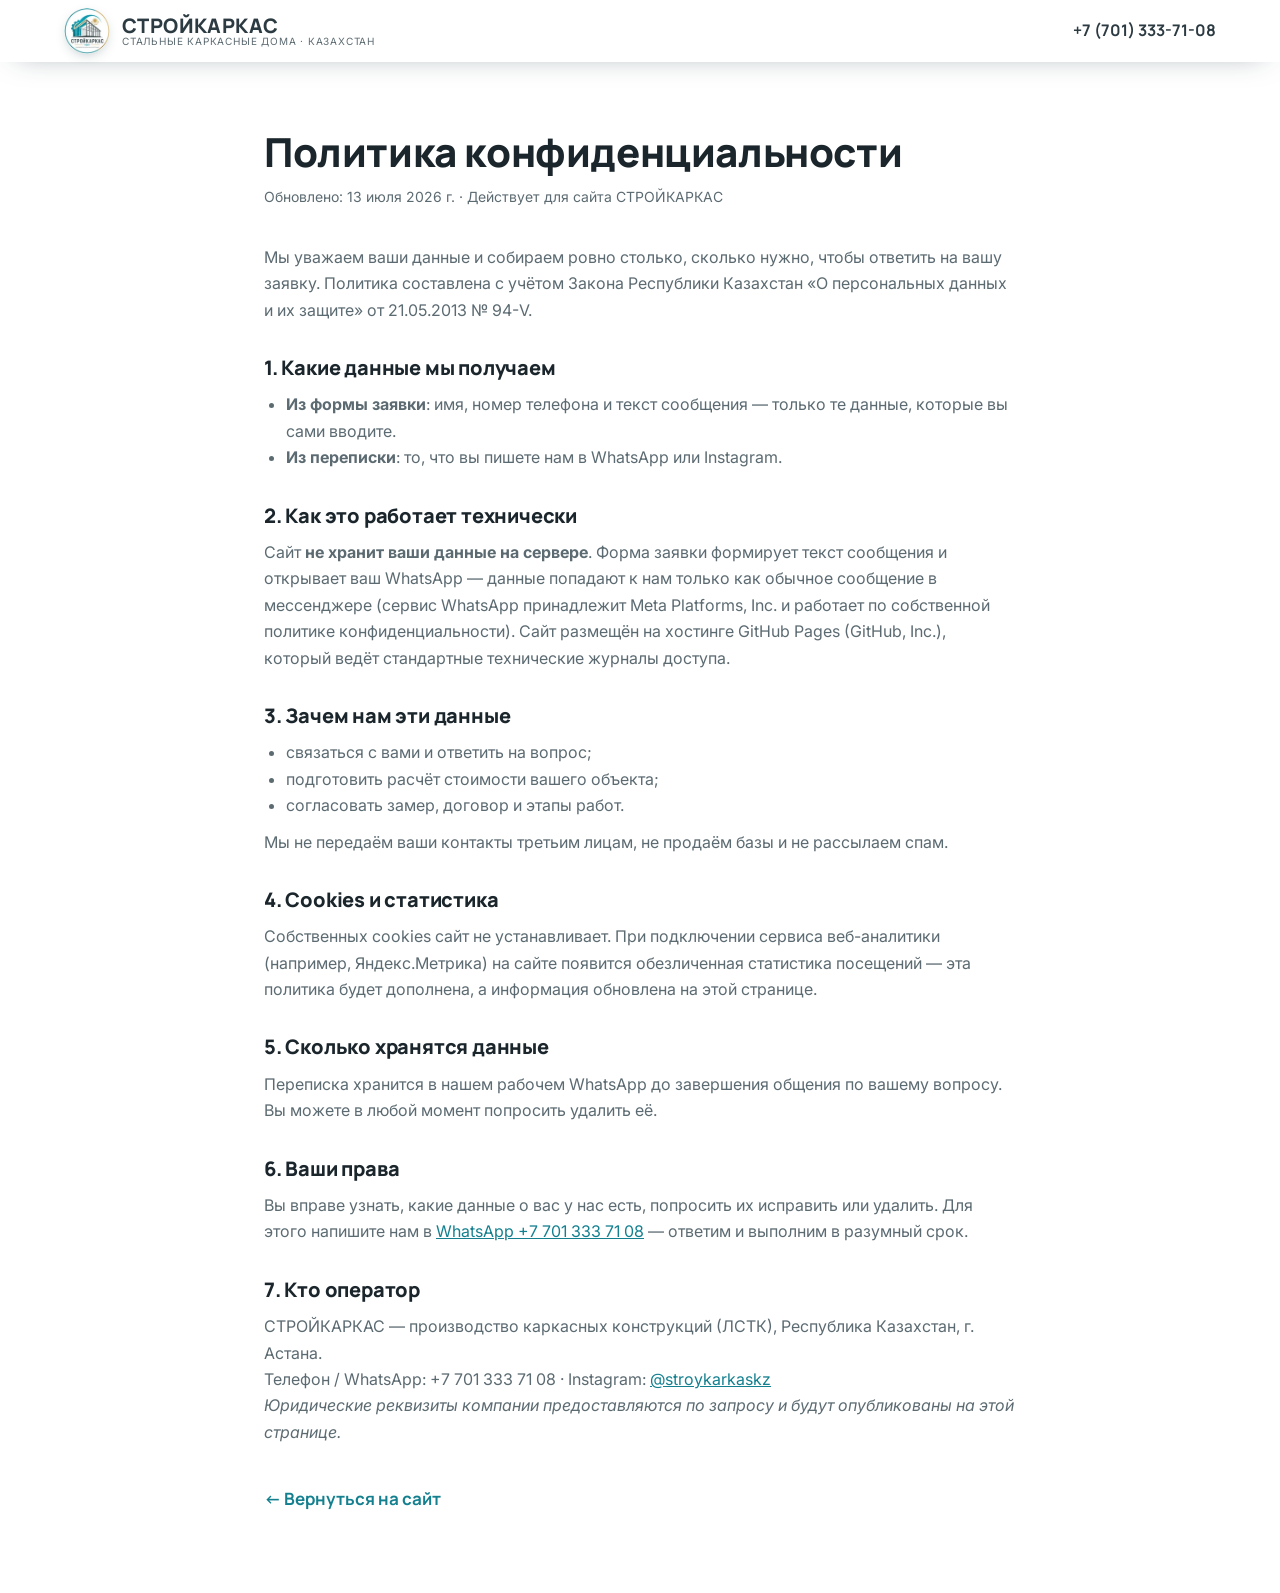
==== policy.html @ 0a90084e "Акцент на срок: чип «Каркас — от 5 до 30 дней» в хиро + золотая плашка «5–30 дней — сборка каркаса» " ====
<!DOCTYPE html>
<html lang="ru">
<head>
  <meta charset="UTF-8" />
  <meta name="viewport" content="width=device-width, initial-scale=1.0" />
  <title>Политика конфиденциальности | СТРОЙКАРКАС</title>
  <meta name="robots" content="noindex, follow" />
  <link rel="icon" href="data:image/svg+xml,%3Csvg xmlns='http://www.w3.org/2000/svg' viewBox='0 0 32 32'%3E%3Crect width='32' height='32' rx='7' fill='%231B9CAD'/%3E%3Cpath d='M6 22 L16 8 L26 22 Z' fill='none' stroke='%23fff' stroke-width='2.2' stroke-linejoin='round'/%3E%3Cpath d='M6 22 H26' stroke='%23C6A24C' stroke-width='2.2' stroke-linecap='round'/%3E%3C/svg%3E" />
  <link rel="preconnect" href="https://fonts.googleapis.com" />
  <link rel="preconnect" href="https://fonts.gstatic.com" crossorigin />
  <link href="https://fonts.googleapis.com/css2?family=Manrope:wght@600;700;800&family=Inter:wght@400;500;600&display=swap" rel="stylesheet" />
  <link rel="stylesheet" href="css/styles.css?v=28" />
  <style>
    .policy { max-width: 800px; margin: 0 auto; padding: 130px 24px 80px; }
    .policy h1 { font-size: clamp(28px, 4vw, 40px); margin-bottom: 10px; }
    .policy .upd { color: var(--muted); font-size: 14px; margin-bottom: 36px; }
    .policy h2 { font-size: 20px; margin: 34px 0 12px; }
    .policy p, .policy li { color: var(--muted); font-size: 16px; line-height: 1.65; }
    .policy ul { list-style: disc; padding-left: 22px; margin: 10px 0; }
    .policy a { color: var(--teal-dark); text-decoration: underline; }
    .policy .back { display: inline-block; margin-top: 40px; text-decoration: none; font-family: var(--font-head); font-weight: 700; color: var(--teal-dark); }
  </style>
</head>
<body>
  <header class="header header--scrolled">
    <div class="container header__inner">
      <a href="index.html" class="logo" aria-label="СТРОЙКАРКАС — на главную">
        <img class="logo__img" src="assets/img/logo.webp" alt="Логотип СТРОЙКАРКАС" width="52" height="52" />
        <span class="logo__text">
          <span class="logo__name">СТРОЙКАРКАС</span>
          <span class="logo__tag">стальные каркасные дома · Казахстан</span>
        </span>
      </a>
      <div class="header__actions">
        <a href="tel:+77013337108" class="header__phone">+7 (701) 333-71-08</a>
      </div>
    </div>
  </header>

  <main class="policy">
    <h1>Политика конфиденциальности</h1>
    <p class="upd">Обновлено: 13 июля 2026 г. · Действует для сайта СТРОЙКАРКАС</p>

    <p>Мы уважаем ваши данные и собираем ровно столько, сколько нужно, чтобы ответить на вашу заявку. Политика составлена с учётом Закона Республики Казахстан «О персональных данных и их защите» от 21.05.2013 № 94-V.</p>

    <h2>1. Какие данные мы получаем</h2>
    <ul>
      <li><b>Из формы заявки</b>: имя, номер телефона и текст сообщения — только те данные, которые вы сами вводите.</li>
      <li><b>Из переписки</b>: то, что вы пишете нам в WhatsApp или Instagram.</li>
    </ul>

    <h2>2. Как это работает технически</h2>
    <p>Сайт <b>не хранит ваши данные на сервере</b>. Форма заявки формирует текст сообщения и открывает ваш WhatsApp — данные попадают к нам только как обычное сообщение в мессенджере (сервис WhatsApp принадлежит Meta Platforms, Inc. и работает по собственной политике конфиденциальности). Сайт размещён на хостинге GitHub Pages (GitHub, Inc.), который ведёт стандартные технические журналы доступа.</p>

    <h2>3. Зачем нам эти данные</h2>
    <ul>
      <li>связаться с вами и ответить на вопрос;</li>
      <li>подготовить расчёт стоимости вашего объекта;</li>
      <li>согласовать замер, договор и этапы работ.</li>
    </ul>
    <p>Мы не передаём ваши контакты третьим лицам, не продаём базы и не рассылаем спам.</p>

    <h2>4. Cookies и статистика</h2>
    <p>Собственных cookies сайт не устанавливает. При подключении сервиса веб-аналитики (например, Яндекс.Метрика) на сайте появится обезличенная статистика посещений — эта политика будет дополнена, а информация обновлена на этой странице.</p>

    <h2>5. Сколько хранятся данные</h2>
    <p>Переписка хранится в нашем рабочем WhatsApp до завершения общения по вашему вопросу. Вы можете в любой момент попросить удалить её.</p>

    <h2>6. Ваши права</h2>
    <p>Вы вправе узнать, какие данные о вас у нас есть, попросить их исправить или удалить. Для этого напишите нам в <a href="https://wa.me/77013337108" target="_blank" rel="noopener">WhatsApp +7 701 333 71 08</a> — ответим и выполним в разумный срок.</p>

    <h2>7. Кто оператор</h2>
    <p>СТРОЙКАРКАС — производство каркасных конструкций (ЛСТК), Республика Казахстан, г. Астана.<br />
    Телефон / WhatsApp: +7 701 333 71 08 · Instagram: <a href="https://instagram.com/stroykarkaskz" target="_blank" rel="noopener">@stroykarkaskz</a><br />
    <i>Юридические реквизиты компании предоставляются по запросу и будут опубликованы на этой странице.</i></p>

    <a class="back" href="index.html">← Вернуться на сайт</a>
  </main>
</body>
</html>
---- css/styles.css ----
/* ============================================================
   СТРОЙКАРКАС — premium landing
   Palette: teal #1B9CAD · gold #C6A24C · graphite #2C3A42
   ============================================================ */

:root {
  --teal:        #1B9CAD;
  --teal-dark:   #14808F;
  --teal-soft:   #E7F4F6;
  --gold:        #C6A24C;
  --gold-dark:   #A9843A;
  --graphite:    #2C3A42;
  --graphite-2:  #223037;
  --ink:         #1B262C;
  --muted:       #5C6B72;
  --line:        #E4E9EB;
  --bg:          #FFFFFF;
  --bg-soft:     #F5F8F9;
  --white:       #FFFFFF;
  --wa:          #25D366;

  --radius:      18px;
  --radius-sm:   12px;
  --shadow:      0 18px 50px -20px rgba(24, 52, 61, .28);
  --shadow-lg:   0 40px 90px -30px rgba(24, 52, 61, .40);
  --container:   1200px;
  --ease:        cubic-bezier(.22, 1, .36, 1);

  --font-head: 'Manrope', system-ui, -apple-system, 'Segoe UI', sans-serif;
  --font-body: 'Inter', system-ui, -apple-system, 'Segoe UI', sans-serif;
}


* { box-sizing: border-box; margin: 0; padding: 0; }


html { scroll-behavior: smooth; -webkit-text-size-adjust: 100%; }


body {
  font-family: var(--font-body);
  color: var(--ink);
  background: var(--bg);
  line-height: 1.6;
  overflow-x: clip;
  font-size: 17px;
}


h1, h2, h3, h4 { font-family: var(--font-head); line-height: 1.12; color: var(--ink); font-weight: 800; letter-spacing: -.01em; }

a { color: inherit; text-decoration: none; }

img, svg { display: block; max-width: 100%; }

button { font-family: inherit; cursor: pointer; border: none; background: none; }

ul { list-style: none; }


.container { width: 100%; max-width: var(--container); margin-inline: auto; padding-inline: 24px; }


/* ---------- Reveal animation base ---------- */
[data-reveal] { opacity: 0; transform: translateY(28px); transition: opacity .7s ease, transform .7s cubic-bezier(.22,1,.36,1); }

.is-inview [data-reveal],
[data-reveal].is-inview { opacity: 1; transform: none; }
@media (prefers-reduced-motion: reduce) {
  * { animation: none !important; transition: none !important; scroll-behavior: auto !important; }

  [data-reveal] { opacity: 1 !important; transform: none !important; }
}


/* ---------- Scroll progress ---------- */
.scroll-progress {
  position: fixed; inset: 0 0 auto 0; height: 3px; width: 0%;
  background: linear-gradient(90deg, var(--teal), var(--gold));
  z-index: 200; transition: width .1s linear;
}


/* ---------- Buttons ---------- */
.btn {
  display: inline-flex; align-items: center; justify-content: center; gap: 10px;
  font-family: var(--font-head); font-weight: 700; font-size: 16px;
  padding: 14px 26px; border-radius: 999px; cursor: pointer;
  transition: transform .25s var(--ease), box-shadow .25s var(--ease), background .25s, color .25s;
  white-space: nowrap; line-height: 1;
}

.btn--sm { padding: 11px 20px; font-size: 15px; }

.btn--lg { padding: 17px 34px; font-size: 17px; }

.btn--block { width: 100%; }

.btn--primary { background: var(--teal-dark); color: #fff; box-shadow: 0 12px 28px -10px rgba(27,156,173,.7); }

.btn--primary:hover { background: #0F6A76; transform: translateY(-3px); box-shadow: 0 20px 38px -12px rgba(27,156,173,.75); }

.btn--gold { background: var(--gold); color: var(--graphite); box-shadow: 0 12px 28px -10px rgba(198,162,76,.65); }

.btn--gold:hover { background: var(--gold-dark); color: #fff; transform: translateY(-3px); }

.btn--wa { background: var(--wa); color: #fff; }

.btn--wa:hover { background: #1fb757; transform: translateY(-3px); }

.ic-wa { width: 20px; height: 20px; fill: currentColor; }


/* ---------- Header ---------- */
.header {
  position: fixed; top: 0; left: 0; right: 0; z-index: 100;
  transition: background .3s, box-shadow .3s, padding .3s;
  padding: 14px 0;
}

.header--scrolled {
  background: rgba(255,255,255,.88);
  backdrop-filter: saturate(180%) blur(14px);
  box-shadow: 0 8px 30px -18px rgba(24,52,61,.5);
  padding: 8px 0;
}

.header__inner { display: flex; align-items: center; justify-content: space-between; gap: 24px; }


.logo { display: inline-flex; align-items: center; gap: 12px; }

.logo__img { flex: none; width: 52px; height: 52px; border-radius: 50%; object-fit: cover; background: #fff; box-shadow: 0 4px 14px -6px rgba(24,52,61,.4); }

.logo--footer .logo__img { width: 48px; height: 48px; }

.header--scrolled .logo__img { width: 46px; height: 46px; transition: width .3s, height .3s; }

.logo__text { display: flex; flex-direction: column; line-height: 1.05; }

.logo__name { font-family: var(--font-head); font-weight: 800; font-size: 20px; letter-spacing: .02em; color: var(--graphite); }

.logo__tag { font-size: 10px; letter-spacing: .08em; text-transform: uppercase; color: var(--muted); }

.header--scrolled .logo__name { color: var(--graphite); }


.nav { display: flex; gap: 4px; }

.nav__link {
  font-family: var(--font-head); font-weight: 600; font-size: 15px; color: var(--graphite);
  padding: 9px 14px; border-radius: 999px; position: relative; transition: color .2s, background .2s;
  white-space: nowrap;
}

.nav__link:hover { color: var(--teal); background: var(--teal-soft); }


.header__actions { display: flex; align-items: center; gap: 14px; }

.header__phone { font-family: var(--font-head); font-weight: 700; color: var(--graphite); font-size: 16px; white-space: nowrap; }

.header__phone:hover { color: var(--teal); }


.burger { display: none; width: 44px; height: 44px; flex-direction: column; gap: 5px; align-items: center; justify-content: center; border-radius: 12px; }

.burger span { width: 24px; height: 2.4px; background: var(--graphite); border-radius: 2px; transition: transform .3s, opacity .3s; }

.burger.is-open span:nth-child(1) { transform: translateY(7.4px) rotate(45deg); }

.burger.is-open span:nth-child(2) { opacity: 0; }

.burger.is-open span:nth-child(3) { transform: translateY(-7.4px) rotate(-45deg); }


/* ---------- Mobile menu ---------- */
.mobile-menu {
  position: fixed; inset: 0; z-index: 99; background: #fff;
  padding: 96px 24px 40px; display: flex; flex-direction: column; gap: 22px;
  transform: translateX(100%); transition: transform .4s var(--ease); visibility: hidden;
}

.mobile-menu.is-open { transform: none; visibility: visible; }

.mobile-menu__nav { display: flex; flex-direction: column; gap: 6px; }

.mobile-menu__nav a { font-family: var(--font-head); font-weight: 700; font-size: 22px; color: var(--graphite); padding: 10px 0; border-bottom: 1px solid var(--line); }

.mobile-menu__phone { font-family: var(--font-head); font-weight: 800; font-size: 22px; color: var(--teal); }


/* ---------- Hero ---------- */
.hero { position: relative; padding: 150px 0 90px; overflow: hidden; background: var(--bg-soft); }


.hero__inner { position: relative; display: grid; grid-template-columns: 1.15fr .85fr; gap: 56px; align-items: center; }


.eyebrow {
  display: inline-flex; align-items: center; gap: 9px; font-family: var(--font-head);
  font-weight: 600; font-size: 13px; letter-spacing: .04em; text-transform: uppercase;
  color: var(--teal-dark); background: var(--teal-soft); padding: 8px 16px; border-radius: 999px; margin-bottom: 22px;
}

.eyebrow__dot { width: 8px; height: 8px; border-radius: 50%; background: var(--teal); box-shadow: 0 0 0 4px rgba(27,156,173,.2); }


.hero__title { font-size: clamp(34px, 5vw, 60px); margin-bottom: 22px; }

.hero__title .accent { color: var(--teal); position: relative; }

.hero__lead { font-size: clamp(16px, 1.4vw, 19px); color: var(--muted); max-width: 560px; margin-bottom: 28px; }


.hero__chips { display: flex; flex-wrap: wrap; gap: 12px 22px; margin-bottom: 34px; }

.hero__chips li { display: inline-flex; align-items: center; gap: 9px; font-family: var(--font-head); font-weight: 600; font-size: 15px; color: var(--graphite); }

.ic { width: 20px; height: 20px; flex: none; fill: none; stroke: var(--teal); stroke-width: 2.5; stroke-linecap: round; stroke-linejoin: round; }


.hero__cta { display: flex; flex-wrap: wrap; gap: 14px; }

.lead-card {
  background: #fff; border-radius: var(--radius); padding: 32px 30px 26px;
  box-shadow: var(--shadow-lg); border: 1px solid var(--line); position: relative;
}

.lead-card__title { font-size: 23px; margin-bottom: 6px; }

.lead-card__note { font-size: 12px; color: var(--muted); margin-top: 12px; text-align: center; }


.field { margin-bottom: 12px; }

.field input, .field select, .field textarea {
  width: 100%; font-family: var(--font-body); font-size: 16px; color: var(--ink);
  padding: 14px 16px; border: 1.5px solid var(--line); border-radius: var(--radius-sm);
  background: #fff; transition: border-color .2s, box-shadow .2s; resize: vertical;
}

.field input::placeholder, .field textarea::placeholder { color: #9AA6AC; }

.field input:focus, .field select:focus, .field textarea:focus {
  outline: none; border-color: var(--teal); box-shadow: 0 0 0 4px rgba(27,156,173,.14);
}

.field select { appearance: none; background-image: url("data:image/svg+xml,%3Csvg xmlns='http://www.w3.org/2000/svg' width='16' height='16' viewBox='0 0 24 24' fill='none' stroke='%235C6B72' stroke-width='2.5' stroke-linecap='round' stroke-linejoin='round'%3E%3Cpath d='M6 9l6 6 6-6'/%3E%3C/svg%3E"); background-repeat: no-repeat; background-position: right 16px center; padding-right: 42px; }


.hero__scroll { position: absolute; bottom: 26px; left: 50%; transform: translateX(-50%); width: 26px; height: 42px; border: 2px solid rgba(44,58,66,.3); border-radius: 999px; display: grid; justify-items: center; padding-top: 7px; }

.hero__scroll span { width: 4px; height: 8px; border-radius: 4px; background: var(--teal); animation: scrolldot 1.6s infinite; }
@keyframes scrolldot { 0% { transform: translateY(0); opacity: 1; } 70% { transform: translateY(12px); opacity: 0; } 100% { opacity: 0; } }


/* ---------- Stats ---------- */
.stats { background: var(--graphite); color: #fff; padding: 46px 0; }

.stats__grid { display: grid; grid-template-columns: repeat(4, 1fr); gap: 24px; }

.stat { text-align: center; position: relative; }

.stat:not(:last-child)::after { content: ""; position: absolute; right: -12px; top: 12%; height: 76%; width: 1px; background: rgba(255,255,255,.12); }

.stat__num { font-family: var(--font-head); font-weight: 800; font-size: clamp(30px, 3.4vw, 44px); color: var(--gold); line-height: 1; }

.stat__num .counter { color: var(--gold); }

.stat__num--word { font-size: clamp(20px, 2.2vw, 30px); color: var(--gold); display: flex; align-items: flex-end; justify-content: center; min-height: 1.2em; padding-bottom: 4px; }

.stat__label { color: rgba(255,255,255,.68); font-size: 14px; margin-top: 8px; }


/* ---------- Sections ---------- */
.section { padding: 76px 0; }

.section__head { max-width: 720px; margin-bottom: 40px; }

.section__head--row { display: flex; align-items: flex-end; justify-content: space-between; max-width: none; gap: 24px; }

.kicker { display: inline-block; font-family: var(--font-head); font-weight: 700; font-size: 13px; letter-spacing: .12em; text-transform: uppercase; color: var(--teal-dark); margin-bottom: 14px; }

.kicker--light { color: var(--gold); }

.section__title { font-size: clamp(27px, 3.4vw, 42px); margin-bottom: 16px; }

.section__desc { color: var(--muted); font-size: 18px; }


/* ---------- Works slider ---------- */
.works__controls { display: flex; gap: 10px; }

.works__btn { width: 50px; height: 50px; border-radius: 50%; border: 1.5px solid var(--line); display: grid; place-items: center; transition: all .25s; }

.works__btn svg { width: 22px; height: 22px; fill: none; stroke: var(--graphite); stroke-width: 2.4; stroke-linecap: round; stroke-linejoin: round; }

.works__btn:hover { background: var(--teal); border-color: var(--teal); }

.works__btn:hover svg { stroke: #fff; }

.works__btn:disabled { opacity: .35; cursor: default; }


.works__track-wrap { padding: 22px 0 34px; }

.works__track { display: flex; gap: 22px; padding-inline: max(24px, calc((100vw - var(--container)) / 2 + 24px)); cursor: grab; user-select: none; scroll-behavior: smooth; overflow-x: auto; overflow-y: hidden; -webkit-overflow-scrolling: touch; scrollbar-width: none; }

.works__track::-webkit-scrollbar { display: none; }

.works__track.is-dragging { cursor: grabbing; scroll-behavior: auto; }

.work { flex: 0 0 min(380px, 82vw); border-radius: var(--radius); overflow: hidden; background: #fff; border: 1px solid var(--line); box-shadow: var(--shadow); }

.work__media { aspect-ratio: 16 / 11; position: relative; background: var(--bg-soft); }

.work__body { padding: 22px 24px 26px; }

.work__tag { display: inline-block; font-family: var(--font-head); font-weight: 700; font-size: 12px; letter-spacing: .06em; text-transform: uppercase; color: var(--teal-dark); background: var(--teal-soft); padding: 5px 12px; border-radius: 999px; margin-bottom: 12px; }

.work__title { font-size: 19px; margin-bottom: 6px; }

.work__meta { color: var(--muted); font-size: 14px; }

.works__hint { color: var(--muted); font-size: 14px; margin-top: 20px; }


/* ---------- Process steps ---------- */
.steps { display: grid; grid-template-columns: repeat(5, 1fr); gap: 16px; counter-reset: step; }

.step { position: relative; background: #fff; border: 1px solid var(--line); border-radius: var(--radius); padding: 26px 20px; transition: transform .35s var(--ease), box-shadow .35s var(--ease); }

.step:hover { transform: translateY(-6px); box-shadow: var(--shadow); }

.step__num { width: 46px; height: 46px; border-radius: 13px; display: grid; place-items: center; font-family: var(--font-head); font-weight: 800; font-size: 20px; color: #fff; background: linear-gradient(135deg, var(--teal), var(--teal-dark)); margin-bottom: 16px; box-shadow: 0 12px 24px -10px rgba(27,156,173,.7); }

.step:nth-child(even) .step__num { background: linear-gradient(135deg, var(--gold), var(--gold-dark)); box-shadow: 0 12px 24px -10px rgba(198,162,76,.7); }

.step__title { font-size: 17.5px; margin-bottom: 8px; }

.step__text { color: var(--muted); font-size: 15.5px; }


/* ---------- Calculator ---------- */
.calc { background: #fff; }

.calc__panel { display: grid; grid-template-columns: 1.15fr .85fr; gap: 0; border-radius: var(--radius); overflow: hidden; box-shadow: var(--shadow-lg); border: 1px solid var(--line); background: #fff; }

.calc__controls { padding: 40px; }

.calc__row { margin-bottom: 30px; }

.calc__row:last-child { margin-bottom: 0; }

.calc__label { display: block; font-family: var(--font-head); font-weight: 700; font-size: 16px; margin-bottom: 14px; color: var(--graphite); }

.calc__label b { color: var(--teal); }

.calc__types { display: flex; flex-wrap: wrap; gap: 10px; }

.chip { font-family: var(--font-head); font-weight: 600; font-size: 15px; padding: 11px 18px; border-radius: 999px; border: 1.5px solid var(--line); color: var(--graphite); background: #fff; transition: all .2s; }

.chip:hover { border-color: var(--teal); color: var(--teal); }

.chip.is-active { background: var(--teal); border-color: var(--teal); color: #fff; }


.range { -webkit-appearance: none; appearance: none; width: 100%; height: 8px; border-radius: 999px; background: var(--line); outline: none; }

.range::-webkit-slider-thumb { -webkit-appearance: none; appearance: none; width: 26px; height: 26px; border-radius: 50%; background: #fff; border: 5px solid var(--teal); cursor: pointer; box-shadow: 0 4px 12px -2px rgba(27,156,173,.6); transition: transform .15s; }

.range::-webkit-slider-thumb:hover { transform: scale(1.12); }

.range::-moz-range-thumb { width: 22px; height: 22px; border-radius: 50%; background: #fff; border: 5px solid var(--teal); cursor: pointer; }

.calc__scale { display: flex; justify-content: space-between; margin-top: 10px; font-size: 13px; color: var(--muted); }

.calc__row--switch .calc__label { margin-bottom: 0; }


.calc__result { background: var(--graphite); color: #fff; padding: 40px; display: flex; flex-direction: column; justify-content: center; }

.calc__result-label { color: rgba(255,255,255,.6); font-size: 14px; letter-spacing: .04em; text-transform: uppercase; }

.calc__result .btn { margin-bottom: 14px; }

.calc__note { color: rgba(255,255,255,.5); font-size: 13px; }


/* ---------- FAQ ---------- */
.faq__wrap { max-width: 860px; margin-inline: auto; }

.accordion { display: flex; flex-direction: column; gap: 14px; }

.acc { border: 1px solid var(--line); border-radius: var(--radius-sm); overflow: hidden; background: #fff; transition: border-color .25s, box-shadow .25s; }

.acc.is-open { border-color: var(--teal); box-shadow: var(--shadow); }

.acc__head { width: 100%; display: flex; align-items: center; justify-content: space-between; gap: 20px; text-align: left; padding: 22px 24px; font-family: var(--font-head); font-weight: 700; font-size: 18px; color: var(--graphite); }

.acc__ic { position: relative; width: 20px; height: 20px; flex: none; }

.acc__ic::before, .acc__ic::after { content: ""; position: absolute; background: var(--teal); border-radius: 2px; transition: transform .3s; }

.acc__ic::before { top: 9px; left: 0; width: 20px; height: 2.4px; }

.acc__ic::after { left: 9px; top: 0; width: 2.4px; height: 20px; }

.acc.is-open .acc__ic::after { transform: scaleY(0); }

.acc__body { max-height: 0; overflow: hidden; transition: max-height .35s var(--ease); }

.acc__body p { padding: 0 24px 22px; color: var(--muted); font-size: 16px; }


/* ---------- CTA / Lead ---------- */
.cta { background: linear-gradient(135deg, var(--graphite), var(--graphite-2)); color: #fff; padding: 90px 0; position: relative; overflow: hidden; }

.cta::before { content: ""; position: absolute; width: 560px; height: 560px; border-radius: 50%; background: radial-gradient(circle, rgba(27,156,173,.35), transparent 70%); top: -260px; right: -120px; }

.cta::after { content: ""; position: absolute; width: 460px; height: 460px; border-radius: 50%; background: radial-gradient(circle, rgba(198,162,76,.25), transparent 70%); bottom: -240px; left: -100px; }

.cta__inner { position: relative; display: grid; grid-template-columns: 1.1fr .9fr; gap: 56px; align-items: center; }

.cta__title { color: #fff; font-size: clamp(28px, 3.6vw, 44px); margin-bottom: 16px; }

.cta__desc { color: rgba(255,255,255,.75); font-size: 18px; margin-bottom: 24px; max-width: 520px; }

.cta__list { display: flex; flex-direction: column; gap: 12px; margin-bottom: 30px; }

.cta__list li { display: flex; align-items: center; gap: 12px; font-family: var(--font-head); font-weight: 600; color: #fff; }

.cta__list .ic { stroke: var(--gold); }

.cta__direct { display: flex; align-items: center; gap: 22px; flex-wrap: wrap; }

.cta__phone { font-family: var(--font-head); font-weight: 800; font-size: 26px; color: #fff; }

.cta__phone:hover { color: var(--gold); }

.lead-card--dark { background: rgba(255,255,255,.06); border: 1px solid rgba(255,255,255,.14); backdrop-filter: blur(8px); box-shadow: var(--shadow-lg); }

.lead-card--dark .lead-card__title { color: #fff; }

.lead-card--dark .field input, .lead-card--dark .field textarea { background: rgba(255,255,255,.08); border-color: rgba(255,255,255,.18); color: #fff; }

.lead-card--dark .field input::placeholder, .lead-card--dark .field textarea::placeholder { color: rgba(255,255,255,.5); }

.lead-card--dark .field input:focus, .lead-card--dark .field textarea:focus { border-color: var(--gold); box-shadow: 0 0 0 4px rgba(198,162,76,.2); }

.lead-card--dark .lead-card__note { color: rgba(255,255,255,.5); }


/* ---------- Footer ---------- */
.footer { background: #17232A; color: rgba(255,255,255,.72); padding: 64px 0 28px; }

.footer__grid { display: grid; grid-template-columns: 1.6fr 1fr 1fr 1.2fr; gap: 40px; padding-bottom: 44px; border-bottom: 1px solid rgba(255,255,255,.1); }

.logo--footer .logo__name { color: #fff; }

.logo--footer .logo__tag { color: rgba(255,255,255,.5); }

.footer__about { margin-top: 18px; font-size: 15px; max-width: 340px; }

.footer__title { color: #fff; font-family: var(--font-head); font-size: 16px; margin-bottom: 18px; }

.footer__col > a { display: block; padding: 6px 0; font-size: 15px; color: rgba(255,255,255,.72); transition: color .2s; }

.footer__col > a:hover { color: var(--teal); }

.footer__phone { font-family: var(--font-head); font-weight: 800; font-size: 20px !important; color: #fff !important; }

.footer__addr { margin-top: 12px; font-size: 14px; color: rgba(255,255,255,.55); }

.footer__cta-text { font-size: 15px; margin-bottom: 16px; }

.footer__bottom { display: flex; justify-content: space-between; gap: 16px; flex-wrap: wrap; padding-top: 24px; font-size: 14px; color: rgba(255,255,255,.5); }


/* ---------- Floating WhatsApp ---------- */
.wa-float { position: fixed; right: 22px; bottom: 22px; z-index: 90; width: 60px; height: 60px; border-radius: 50%; background: var(--wa); display: grid; place-items: center; box-shadow: 0 14px 30px -8px rgba(37,211,102,.7); transition: transform .25s; animation: wapulse 2.6s infinite; }

.wa-float svg { width: 32px; height: 32px; fill: #fff; }

.wa-float:hover { transform: scale(1.08); }
@keyframes wapulse { 0% { box-shadow: 0 14px 30px -8px rgba(37,211,102,.7), 0 0 0 0 rgba(37,211,102,.5); } 70% { box-shadow: 0 14px 30px -8px rgba(37,211,102,.7), 0 0 0 16px rgba(37,211,102,0); } 100% { box-shadow: 0 14px 30px -8px rgba(37,211,102,.7), 0 0 0 0 rgba(37,211,102,0); } }


/* ---------- Toast ---------- */
.toast { position: fixed; left: 50%; bottom: 32px; transform: translate(-50%, 140%); background: var(--graphite); color: #fff; padding: 16px 26px; border-radius: 999px; font-family: var(--font-head); font-weight: 600; box-shadow: var(--shadow-lg); z-index: 300; transition: transform .45s var(--ease); max-width: 90vw; text-align: center; }

.toast.is-show { transform: translate(-50%, 0); }
@media (max-width: 1080px) {
  .why__grid, .steps { grid-template-columns: repeat(2, 1fr); }

  .steps .step:last-child { grid-column: 1 / -1; }
}

@media (max-width: 900px) {
  .nav, .header__phone { display: none; }

  .burger { display: flex; }

  .hero__inner { grid-template-columns: 1fr; gap: 40px; }

  .calc__panel { grid-template-columns: 1fr; }

  .cta__inner { grid-template-columns: 1fr; gap: 36px; }

  .section__head--row { flex-direction: column; align-items: flex-start; }

  .footer__grid { grid-template-columns: 1fr 1fr; gap: 32px; }
}

@media (max-width: 620px) {
  body { font-size: 16px; }

  .header__actions .btn--primary { display: none; }

  .hero { padding: 128px 0 70px; }

  .stats__grid { grid-template-columns: 1fr 1fr; gap: 30px 16px; }

  .stat:not(:last-child)::after { display: none; }

  .section { padding: 52px 0; }

  .section__head { margin-bottom: 28px; }

  .cards, .why__grid, .steps { grid-template-columns: 1fr; }

  .calc__controls, .calc__result { padding: 30px 24px; }

  .footer__grid { grid-template-columns: 1fr; gap: 30px; }

  .lead-card { padding: 28px 22px 24px; }

  .container { padding-inline: 18px; }

  .btn--lg { padding: 15px 26px; }
}


/* ============================================================
   v2 — real photography · cinematic hero · photo cards
   ============================================================ */

/* Header transparent over the dark hero, solid after scroll */
.header:not(.header--scrolled) .logo__name { color: #fff; }

.header:not(.header--scrolled) .logo__tag { color: rgba(255,255,255,.66); }

.header:not(.header--scrolled) .nav__link { color: rgba(255,255,255,.9); }

.header:not(.header--scrolled) .nav__link:hover { color: #fff; background: rgba(255,255,255,.14); }

.header:not(.header--scrolled) .header__phone { color: #fff; }

.header:not(.header--scrolled) .header__phone:hover { color: var(--gold); }

.header:not(.header--scrolled) .burger span { background: #fff; }

.header .burger.is-open span { background: var(--graphite); }


/* Hero — full-bleed cinematic photo */
.hero { position: relative; min-height: 100vh; display: flex; align-items: center; padding: 150px 0 90px; overflow: hidden; background: #141c21; }

.hero__media { position: absolute; inset: 0; z-index: 0; }

.hero__media img { width: 100%; height: 100%; object-fit: cover; }

.hero__parallax { transform: scale(1.12); will-change: transform; }

.hero__scrim { position: absolute; inset: 0; background:
   linear-gradient(100deg, rgba(18,26,31,.95) 0%, rgba(18,26,31,.86) 30%, rgba(18,26,31,.55) 60%, rgba(18,26,31,.30) 100%),
   linear-gradient(0deg, rgba(18,26,31,.82) 0%, rgba(18,26,31,0) 46%); }

.hero__inner { position: relative; z-index: 1; width: 100%; }

.hero__content { color: #fff; }

.eyebrow--hero { color: #fff; background: rgba(255,255,255,.10); border: 1px solid rgba(255,255,255,.20); }

.hero__title { color: #fff; text-shadow: 0 2px 30px rgba(0,0,0,.28); }

.hero__lead { color: rgba(255,255,255,.84); }

.hero__chips li { color: #fff; }

.hero__scroll { border-color: rgba(255,255,255,.45); }


/* Service photo cards (replaces emoji cards) */
.scards { display: grid; grid-template-columns: repeat(3, 1fr); gap: 22px; }

.scard { position: relative; border-radius: var(--radius); overflow: hidden; aspect-ratio: 3 / 4; box-shadow: var(--shadow); isolation: isolate; }

.scard__img { position: absolute; inset: 0; width: 100%; height: 100%; object-fit: cover; transition: transform .7s var(--ease); }

.scard::after { content: ""; position: absolute; inset: 0; background: linear-gradient(180deg, rgba(18,26,31,0) 28%, rgba(18,26,31,.4) 56%, rgba(18,26,31,.93) 100%); transition: background .4s; }

.scard__body { position: absolute; left: 0; right: 0; bottom: 0; z-index: 2; padding: 24px 22px; color: #fff; }

.scard__title { color: #fff; font-size: 20px; margin-bottom: 6px; }

.scard__title::before { content: ""; display: block; width: 34px; height: 3px; border-radius: 2px; background: var(--teal); margin-bottom: 14px; transition: width .4s var(--ease); }

.scard__text { color: rgba(255,255,255,.9); font-size: 14.5px; display: -webkit-box; -webkit-line-clamp: 3; -webkit-box-orient: vertical; overflow: hidden; }

.scard:hover .scard__img { transform: scale(1.08); }

.scard:hover::after { background: linear-gradient(180deg, rgba(18,26,31,.12) 8%, rgba(18,26,31,.52) 45%, rgba(18,26,31,.96) 100%); }

.scard:hover .scard__title::before { width: 56px; }


/* Works — real photos */
.work__media { aspect-ratio: 16 / 11; overflow: hidden; }

.work__media img { width: 100%; height: 100%; object-fit: cover; transition: transform .6s var(--ease); }

.work:hover .work__media img { transform: scale(1.06); }


/* CTA background photo */
.cta__bg { position: absolute; inset: 0; z-index: 0; }

.cta__bg img { width: 100%; height: 100%; object-fit: cover; opacity: .26; }

.cta__inner { position: relative; z-index: 2; }
@media (max-width: 1080px) { .scards { grid-template-columns: repeat(3, 1fr); }
}

@media (max-width: 900px) {
  .hero { min-height: 0; padding: 140px 0 66px; }

  .hero__scrim { background: linear-gradient(180deg, rgba(18,26,31,.82), rgba(18,26,31,.72)); }

  .scards { grid-template-columns: repeat(2, 1fr); }
}

@media (max-width: 620px) {
  .scards { gap: 12px; }

  .scard__body { padding: 16px 15px; }

  .scard__title { font-size: 16px; }

  .scard__title::before { margin-bottom: 10px; }

  .scard__text { -webkit-line-clamp: 2; font-size: 13.5px; }
}


/* ============================================================
   v3 — full selling site sections
   ============================================================ */

/* Section background alternation (soft / white) */
/* Чередование фонов: pains(s) → whatis(w) → tech(s) → services(w) → stairs(s) → calc(w) → prod(s) → compare(w) → works(s) → process(w) → reviews(s) */
.pains, .services, .prod, .works, .reviews { background: var(--bg-soft); }

.trustbar__item .ic { width: 18px; height: 18px; }


/* Pains */
.pains__grid { display: grid; grid-template-columns: repeat(4, 1fr); gap: 22px; }

.pain { background: #fff; border: 1px solid var(--line); border-radius: var(--radius); padding: 26px 24px; border-top: 3px solid var(--gold); transition: transform .35s var(--ease), box-shadow .35s var(--ease); }

.pain:hover { transform: translateY(-6px); box-shadow: var(--shadow); }

.pain__row { display: flex; align-items: center; justify-content: space-between; margin-bottom: 12px; }

.pain__bad { font-family: var(--font-head); font-weight: 700; font-size: 18px; color: var(--graphite); }

.pain__arrow { color: var(--teal); font-weight: 800; font-size: 20px; }

.pain__text { color: var(--muted); font-size: 15px; }

.pain__text b { color: var(--ink); }


/* Production */
.prod__layout { display: grid; grid-template-columns: 1fr 1fr; gap: 48px; align-items: center; }

.prod__media { position: relative; border-radius: var(--radius); overflow: hidden; box-shadow: var(--shadow-lg); aspect-ratio: 4 / 3; margin: 0; }

.prod__media img { width: 100%; height: 100%; object-fit: cover; }

.prod__cap { position: absolute; left: 18px; bottom: 16px; color: #fff; font-family: var(--font-head); font-weight: 600; font-size: 13px; letter-spacing: .04em; text-transform: uppercase; background: rgba(18,26,31,.6); backdrop-filter: blur(4px); padding: 7px 14px; border-radius: 999px; }

.prod__content .section__title, .prod__content .section__desc { text-align: left; }

.prod__stats { display: grid; grid-template-columns: 1fr 1fr; gap: 18px; margin: 26px 0 28px; }

.prod__stat { background: var(--bg-soft); border: 1px solid var(--line); border-radius: var(--radius-sm); padding: 18px 20px; }

.prod__stat-num { font-family: var(--font-head); font-weight: 800; font-size: 26px; color: var(--teal); line-height: 1; }

.prod__stat-label { color: var(--muted); font-size: 14px; margin-top: 6px; }


/* Comparison table */
.compare__wrap { overflow-x: auto; border-radius: var(--radius); box-shadow: var(--shadow); border: 1px solid var(--line); background: #fff; }

.compare__table { width: 100%; border-collapse: collapse; min-width: 620px; }

.compare__table th, .compare__table td { padding: 18px 22px; text-align: left; border-bottom: 1px solid var(--line); font-size: 16px; }

.compare__table thead th { font-family: var(--font-head); font-weight: 700; color: var(--graphite); background: var(--bg-soft); }

.compare__table td { color: var(--muted); }

.compare__table tbody th { text-align: left; font-family: var(--font-body); font-weight: 700; color: var(--ink); background: #fff; }

.compare__table .compare__us { background: rgba(27,156,173,.06); color: var(--ink); }

.compare__table thead .compare__us { background: var(--teal); color: #fff; }

.compare__table tbody tr:last-child td { border-bottom: none; }

.compare__table .compare__us b { color: var(--teal-dark); }

.docs__content .section__title, .docs__content .section__desc { text-align: left; }

.docs__list { display: flex; flex-direction: column; gap: 14px; margin: 24px 0 28px; }

.docs__list li { display: flex; align-items: flex-start; gap: 12px; font-size: 16px; color: var(--ink); }

.docs__list b { font-weight: 700; }


/* Reviews */
.reviews__grid { display: grid; grid-template-columns: repeat(3, 1fr); gap: 24px; }

.review { background: #fff; border: 1px solid var(--line); border-radius: var(--radius); padding: 30px 28px; transition: transform .35s var(--ease), box-shadow .35s var(--ease); }

.review:hover { transform: translateY(-6px); box-shadow: var(--shadow); }

.review__stars { color: #9A7A2C; letter-spacing: 2px; margin-bottom: 14px; }

.sr-only { position: absolute; width: 1px; height: 1px; padding: 0; margin: -1px; overflow: hidden; clip: rect(0,0,0,0); white-space: nowrap; border: 0; }

.review__text { color: var(--ink); font-size: 16px; margin-bottom: 22px; }

.review__author { display: flex; align-items: center; gap: 14px; }

.review__avatar { width: 48px; height: 48px; border-radius: 50%; display: grid; place-items: center; color: #fff; font-family: var(--font-head); font-weight: 800; font-size: 20px; background: var(--a, var(--teal)); flex: none; }

.review__meta { display: flex; flex-direction: column; }

.review__meta b { font-family: var(--font-head); color: var(--ink); }

.review__meta span { color: var(--muted); font-size: 14px; }

.geo__head .ornament { margin-inline: auto; }


/* Process step time */
.step__time { display: inline-block; margin-top: 14px; font-family: var(--font-head); font-weight: 700; font-size: 13px; color: var(--teal-dark); background: var(--teal-soft); padding: 5px 12px; border-radius: 999px; }
@media (max-width: 1080px) {
  .pains__grid, .mcards { grid-template-columns: repeat(2, 1fr); }

  .reviews__grid { grid-template-columns: 1fr; }
}

@media (max-width: 900px) {
  .prod__layout, .docs__layout, .geo__inner { grid-template-columns: 1fr; gap: 30px; }

  .prod__media, .docs__media { aspect-ratio: 16 / 10; max-height: 340px; }

  .reviews__grid { grid-template-columns: 1fr; }
}

@media (max-width: 620px) {
  .pains__grid, .mcards, .included__grid { grid-template-columns: 1fr; }

  .prod__stats { grid-template-columns: 1fr 1fr; }
}


/* ============================================================
   v4 — review fixes: a11y, focus, mobile bar, failsafe
   ============================================================ */

/* No-JS / failsafe: never leave content permanently hidden */
.no-js [data-reveal] { opacity: 1 !important; transform: none !important; }


/* Visible keyboard focus on all custom controls (WCAG 2.4.7) */
.btn:focus-visible, .chip:focus-visible, .works__btn:focus-visible,
.acc__head:focus-visible, .nav__link:focus-visible, .burger:focus-visible,
.footer__col > a:focus-visible, .logo:focus-visible, .mobilebar a:focus-visible {
  outline: 3px solid var(--teal-dark); outline-offset: 2px; border-radius: 8px;
}

.range:focus-visible { outline: 3px solid var(--teal-dark); outline-offset: 3px; }

.field input:focus-visible, .field select:focus-visible, .field textarea:focus-visible { outline: none; }


/* Inline calc → WhatsApp button */
.calc__wa { margin-top: 10px; }


/* Contextual conversion bands */
.ctaband { background: var(--graphite); color: #fff; border-radius: var(--radius); padding: 26px 32px; display: flex; align-items: center; justify-content: space-between; gap: 20px; flex-wrap: wrap; margin-top: 40px; }

.ctaband__text { font-family: var(--font-head); font-weight: 700; font-size: 20px; color: #fff; }


/* Mobile sticky action bar */
.mobilebar { display: none; }
@media (max-width: 620px) {
  .mobilebar { display: grid; grid-template-columns: 1fr 1fr 1fr; gap: 8px; position: fixed; left: 0; right: 0; bottom: 0; z-index: 95; background: #fff; border-top: 1px solid var(--line); padding: 8px 10px calc(8px + env(safe-area-inset-bottom, 0px)); box-shadow: 0 -10px 26px -14px rgba(24,52,61,.45); }

  .mobilebar a { display: flex; align-items: center; justify-content: center; gap: 6px; font-family: var(--font-head); font-weight: 700; font-size: 14px; min-height: 46px; padding: 8px 6px; border-radius: 11px; }

  .mobilebar a svg { width: 18px; height: 18px; }

  .mobilebar__call { background: var(--teal-dark); color: #fff; }

  .mobilebar__call svg { fill: none; stroke: #fff; stroke-width: 2; }

  .mobilebar__wa { background: var(--wa); color: #fff; }

  .mobilebar__wa svg { fill: #fff; }

  .mobilebar__lead { background: var(--gold); color: var(--graphite); }

  .wa-float { display: none; }

  body { padding-bottom: 66px; }

  .toast { bottom: 78px; }

  .ctaband { padding: 22px; }

  .ctaband__text { font-size: 17px; }

  .footer__col > a { padding: 10px 0; }
}


/* ============================================================
   v5 — ЛСТК: tech (узлы) section + Kazakh ornament
   ============================================================ */

/* Kazakh ornament flourish (qoshqar-muyiz / oyu-ornek), gold */
.ornament {
  width: 100%; max-width: 300px; height: 40px; margin: 10px 0 22px;
  background: url("data:image/svg+xml,%3Csvg xmlns='http://www.w3.org/2000/svg' width='88' height='40' viewBox='0 0 88 40'%3E%3Cg fill='none' stroke='%23C6A24C' stroke-width='2.2' stroke-linecap='round' stroke-linejoin='round'%3E%3Cpath d='M44 6 l8 14 l-8 14 l-8 -14 z'/%3E%3Ccircle cx='44' cy='20' r='2.4' fill='%23C6A24C' stroke='none'/%3E%3Cpath d='M36 20 C22 20 20 8 33 9 C40 9.5 39 18 33 17'/%3E%3Cpath d='M36 20 C22 20 20 32 33 31 C40 30.5 39 22 33 23'/%3E%3Cpath d='M52 20 C66 20 68 8 55 9 C48 9.5 49 18 55 17'/%3E%3Cpath d='M52 20 C66 20 68 32 55 31 C48 30.5 49 22 55 23'/%3E%3Cpath d='M4 20 C11 20 13 15 9 12'/%3E%3Cpath d='M84 20 C77 20 75 15 79 12'/%3E%3C/g%3E%3C/svg%3E") repeat-x left center / 88px 40px;
  opacity: .85;
  -webkit-mask-image: linear-gradient(90deg, #000 72%, transparent);
  mask-image: linear-gradient(90deg, #000 72%, transparent);
}

.ornament--divider { width: 100%; max-width: 640px; height: 44px; opacity: .8; margin: 10px auto 0;
  -webkit-mask-image: linear-gradient(90deg, transparent, #000 20%, #000 80%, transparent);
  mask-image: linear-gradient(90deg, transparent, #000 20%, #000 80%, transparent); }


/* Tech (ЛСТК узлы) */
.tech { background: #fff; }

.tech figure.tech { margin: 0; }

.tech figure.tech:hover .tech__media { transform: translateY(-6px); box-shadow: var(--shadow-lg); }

.incl__item > .ic { width: 22px; height: 22px; flex: none; margin-top: 2px; }




/* Hero background video (optional — falls back to hero photo if no file) */
.hero__video { position: absolute; inset: 0; width: 100%; height: 100%; object-fit: cover; z-index: 0; opacity: 0; transition: opacity 1s ease; pointer-events: none; }

.hero__video.is-ready { opacity: 1; }


/* v7 — ЛСТК узлы: self-contained layer diagrams */
.ncards { display: grid; grid-template-columns: repeat(4, 1fr); gap: 22px; }

.ncard { background: #fff; border: 1px solid var(--line); border-radius: var(--radius); padding: 22px 20px; box-shadow: var(--shadow); transition: transform .35s var(--ease), box-shadow .35s var(--ease); }

.ncard:hover { transform: translateY(-6px); box-shadow: var(--shadow-lg); }

.ncard__head { display: flex; align-items: center; justify-content: space-between; gap: 10px; margin-bottom: 16px; }

.ncard__title { font-size: 18px; }

.ncard__badge { font-family: var(--font-head); font-weight: 700; font-size: 12px; color: var(--teal-dark); background: var(--teal-soft); padding: 5px 11px; border-radius: 999px; white-space: nowrap; }

.ncard__stack { display: flex; flex-direction: column; gap: 4px; }

.layer { display: flex; align-items: center; min-height: 32px; padding: 7px 14px; border-radius: 8px; font-weight: 600; font-size: 13px; line-height: 1.2; }

.layer--tall { min-height: 48px; }

.layer--fin { background: var(--graphite); color: #fff; }

.layer--str { background: var(--teal-dark); color: #fff; }

.layer--mem { background: var(--teal); color: #fff; }

.layer--ins { background: #EFE3C4; color: var(--graphite); }

.layer--int { background: #E8EDEF; color: var(--graphite); }
@media (max-width: 1080px) { .ncards { grid-template-columns: repeat(2, 1fr); }
}

@media (max-width: 620px) { .ncards { grid-template-columns: 1fr; }
}



/* v10 — blueprint: hero solo, stairs, calc 2.0, interactive layers, отбасы, лмк */
.hero__inner--solo { grid-template-columns: 1fr; max-width: 880px; margin-inline: 0; }


.stats__grid--5 { grid-template-columns: repeat(5, 1fr); }
@media (max-width: 900px) {
  .stats__grid--5 { grid-template-columns: repeat(2, 1fr); gap: 26px 14px; }

  .stats__grid--5 .stat:not(:last-child)::after { display: none; }

  .stats__grid--5 .stat:last-child { grid-column: 1 / -1; }
}



/* Надстройки врезка */
.upfloor { display: grid; grid-template-columns: 1.15fr .85fr; gap: 0; align-items: stretch; background: linear-gradient(120deg, var(--graphite), var(--graphite-2)); border-radius: var(--radius); overflow: hidden; margin: 38px 0; box-shadow: var(--shadow-lg); }

.upfloor__text { padding: 40px 42px; color: #fff; display: flex; flex-direction: column; align-items: flex-start; gap: 14px; justify-content: center; }

.upfloor__text .kicker { color: var(--gold); margin-bottom: 0; }

.upfloor__title { color: #fff; font-size: clamp(22px, 2.6vw, 30px); }

.upfloor__desc { color: rgba(255,255,255,.82); font-size: 16px; }

.upfloor__desc b { color: #fff; }

.upfloor__media { margin: 0; min-height: 260px; }

.upfloor__media img { width: 100%; height: 100%; object-fit: cover; }
@media (max-width: 900px) { .upfloor { grid-template-columns: 1fr; }
 .upfloor__media { min-height: 200px; order: -1; }
 .upfloor__text { padding: 28px 24px; }
}

/* высота-лестница на десктопе */



/* Калькулятор 2.0 */
.calc__panel { min-width: 0; }

.calc__controls, .calc__result { min-width: 0; }

.calc__stackbar { display: flex; gap: 4px; border-radius: 10px; overflow: hidden; margin-bottom: 10px; }

.calc__seg { font-family: var(--font-head); font-weight: 700; font-size: 12px; padding: 10px 12px; white-space: nowrap; overflow: hidden; text-overflow: ellipsis; min-width: 0; }

.calc__seg--now { flex: 1.1; background: var(--teal-dark); color: #fff; }

.calc__seg--next { flex: 1; background: transparent; color: var(--muted); border: 1.5px dashed var(--line); border-radius: 8px; text-align: center; }

.calc__hint { font-size: 13.5px; color: var(--muted); }

.calc__hint b { color: var(--teal-dark); }

.calc__date { color: var(--gold); font-family: var(--font-head); font-weight: 700; font-size: 15px; margin: 2px 0 18px; }

.calc__promise { color: rgba(255,255,255,.85); font-size: 15.5px; line-height: 1.55; margin: 10px 0 6px; }

.calc__promise b { color: var(--gold); font-family: var(--font-head); }

.calc__result .calc__price { font-size: clamp(28px, 3.2vw, 40px); margin-bottom: 2px; }


/* Интерактивные слои технологии */
.layer[data-info] { cursor: pointer; transition: transform .25s var(--ease), box-shadow .25s; }

.layer[data-info]:hover { transform: translateX(6px); }

.layer.is-open { transform: translateX(10px); box-shadow: 0 6px 16px -6px rgba(24,52,61,.45); outline: 2px solid var(--gold); outline-offset: 1px; }

.ncard__info { margin-top: 12px; background: var(--teal-soft); border-radius: 10px; padding: 12px 14px; font-size: 13.5px; color: var(--graphite); line-height: 1.5; }

.ncard__info b { font-family: var(--font-head); }

.tproof__media img, .tproof__video { width: 100%; height: 100%; object-fit: cover; display: block; }

.tproof__media--video { position: relative; cursor: pointer; }

.tproof__play { position: absolute; left: 50%; top: 50%; transform: translate(-50%, -50%); width: 74px; height: 74px; border-radius: 50%; background: rgba(18,26,31,.55); backdrop-filter: blur(4px); border: 2px solid rgba(255,255,255,.85); pointer-events: none; transition: opacity .3s, transform .3s; }

.tproof__play::before { content: ""; position: absolute; left: 55%; top: 50%; transform: translate(-50%, -50%); border-style: solid; border-width: 14px 0 14px 24px; border-color: transparent transparent transparent #fff; }

.tproof__media--video.is-playing .tproof__play { opacity: 0; transform: translate(-50%, -50%) scale(1.3); }



/* Крупная подача одного видео (испытание фермы) */
.vshow { display: grid; grid-template-columns: 1.05fr .95fr; gap: 52px; align-items: center; margin-top: 48px; }

.vshow__text .kicker { margin-bottom: 12px; }

.vshow__title { font-size: clamp(28px, 4vw, 46px); line-height: 1.08; margin-bottom: 18px; }

.vshow__title .accent { color: var(--teal); }

.vshow__desc { color: var(--muted); font-size: clamp(16px, 1.5vw, 19px); line-height: 1.6; margin-bottom: 16px; }

.vshow__media { margin: 0; position: relative; width: 100%; max-width: 380px; justify-self: center; aspect-ratio: 9 / 16; border-radius: var(--radius); overflow: hidden; box-shadow: var(--shadow-lg); background: var(--graphite); cursor: pointer; }

.vshow__media video { width: 100%; height: 100%; object-fit: cover; display: block; }
@media (max-width: 900px) { .vshow { grid-template-columns: 1fr; gap: 26px; text-align: center; }
 .vshow__media { max-width: 330px; }
 .vshow__text .kicker, .vshow__title, .vshow__desc { }
}


/* Завод: бейджи */
.prod__badges { display: flex; flex-wrap: wrap; gap: 10px; margin-top: 20px; }

.prod__badge { font-family: var(--font-head); font-weight: 700; font-size: 13.5px; padding: 9px 16px; border-radius: 999px; background: var(--teal-soft); color: var(--teal-dark); }

.prod__badge--gold { background: #F6EFDD; color: var(--gold-dark); }
@media (max-width: 620px) {
  .calc__stackbar { flex-direction: column; gap: 6px; overflow: visible; }

  .calc__seg { white-space: normal; text-align: left; border-radius: 8px; }

  .btn--block { white-space: normal; line-height: 1.3; }

  .calc__result-label { font-size: 13px; letter-spacing: .02em; }
}


.works__hint a { color: var(--teal-dark); font-weight: 600; text-decoration: underline; }




/* ---------- Каскадная сборка слоёв «пирога» (снизу вверх) ---------- */
.ncard .layer { opacity: 0; transform: translateY(12px); transition: opacity .45s ease, transform .45s ease; }

.ncard.is-inview .layer { opacity: 1; transform: none; }

.ncard.is-inview .layer:nth-last-child(1) { transition-delay: .05s; }

.ncard.is-inview .layer:nth-last-child(2) { transition-delay: .14s; }

.ncard.is-inview .layer:nth-last-child(3) { transition-delay: .23s; }

.ncard.is-inview .layer:nth-last-child(4) { transition-delay: .32s; }

.ncard.is-inview .layer:nth-last-child(5) { transition-delay: .41s; }

.ncard.is-inview .layer:nth-last-child(6) { transition-delay: .50s; }

.no-js .ncard .layer { opacity: 1; transform: none; }
@media (prefers-reduced-motion: reduce) {
  .ncard .layer { opacity: 1 !important; transform: none !important; transition: none !important; }
}

  .prod__media img, .cta__bg img { animation: skZoomOut linear both; animation-timeline: view(); animation-range: entry 0% cover 55%; }
@keyframes skZoomOut { from { transform: scale(1.07); } to { transform: scale(1); } }

@media (prefers-reduced-motion: reduce) { .prod__media img, .cta__bg img { animation: none; }
}

/* ---------- Кадр «комплект-конструктор» ---------- */
.kitshot { position: relative; border-radius: var(--radius); overflow: hidden; margin: 6px 0 40px; box-shadow: var(--shadow); }
.kitshot img { width: 100%; height: auto; display: block; }
.kitshot__cap { position: absolute; left: 16px; bottom: 16px; max-width: 560px; background: rgba(20,28,33,.8); color: #fff; font-size: 14px; line-height: 1.45; padding: 13px 18px; border-radius: 12px; }
.kitshot__cap b { color: var(--gold); }
@media (max-width: 700px) {
  .kitshot__cap { position: static; max-width: none; border-radius: 0; font-size: 13px; }
}
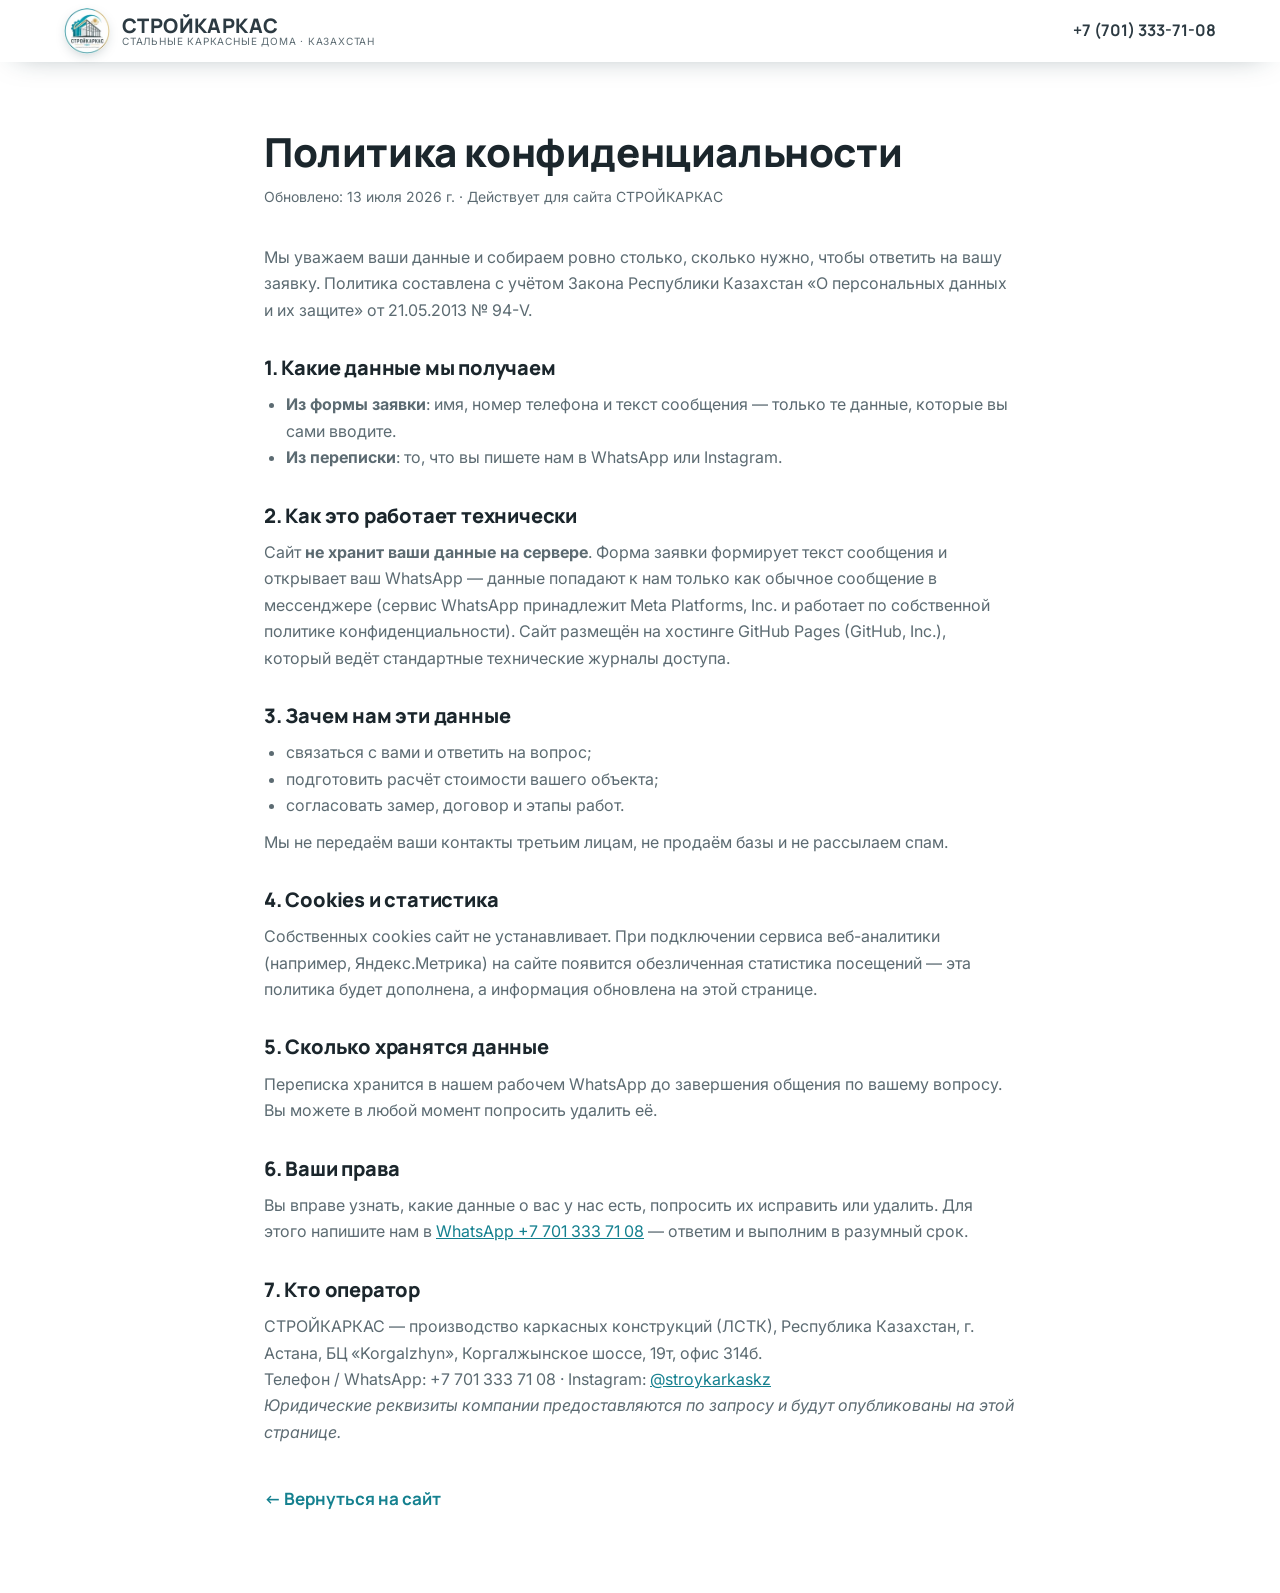
==== commit 6b74fe75: "Офис на сайте: блок карты (OSM embed + карточка «Приезжайте — обсудим проект» + кнопки 2ГИС/WhatsApp" ====
--- a/policy.html
+++ b/policy.html
@@ -5,11 +5,13 @@
   <meta name="viewport" content="width=device-width, initial-scale=1.0" />
   <title>Политика конфиденциальности | СТРОЙКАРКАС</title>
   <meta name="robots" content="noindex, follow" />
-  <link rel="icon" href="data:image/svg+xml,%3Csvg xmlns='http://www.w3.org/2000/svg' viewBox='0 0 32 32'%3E%3Crect width='32' height='32' rx='7' fill='%231B9CAD'/%3E%3Cpath d='M6 22 L16 8 L26 22 Z' fill='none' stroke='%23fff' stroke-width='2.2' stroke-linejoin='round'/%3E%3Cpath d='M6 22 H26' stroke='%23C6A24C' stroke-width='2.2' stroke-linecap='round'/%3E%3C/svg%3E" />
+  <link rel="icon" href="/favicon.ico" sizes="48x48" />
+  <link rel="icon" type="image/png" sizes="192x192" href="/assets/img/favicon-192.png" />
+  <link rel="apple-touch-icon" href="/assets/img/apple-touch-icon.png" />
   <link rel="preconnect" href="https://fonts.googleapis.com" />
   <link rel="preconnect" href="https://fonts.gstatic.com" crossorigin />
   <link href="https://fonts.googleapis.com/css2?family=Manrope:wght@600;700;800&family=Inter:wght@400;500;600&display=swap" rel="stylesheet" />
-  <link rel="stylesheet" href="css/styles.css?v=28" />
+  <link rel="stylesheet" href="css/styles.css?v=29" />
   <style>
     .policy { max-width: 800px; margin: 0 auto; padding: 130px 24px 80px; }
     .policy h1 { font-size: clamp(28px, 4vw, 40px); margin-bottom: 10px; }
@@ -20,6 +22,17 @@
     .policy a { color: var(--teal-dark); text-decoration: underline; }
     .policy .back { display: inline-block; margin-top: 40px; text-decoration: none; font-family: var(--font-head); font-weight: 700; color: var(--teal-dark); }
   </style>
+  <link rel="canonical" href="https://stroykarkas.kz/policy.html" />
+  <script type="application/ld+json">
+{
+  "@context": "https://schema.org",
+  "@type": "BreadcrumbList",
+  "itemListElement": [
+    { "@type": "ListItem", "position": 1, "name": "Главная", "item": "https://stroykarkas.kz/" },
+    { "@type": "ListItem", "position": 2, "name": "Политика конфиденциальности", "item": "https://stroykarkas.kz/policy.html" }
+  ]
+}
+  </script>
 </head>
 <body>
   <header class="header header--scrolled">
@@ -70,7 +83,7 @@
     <p>Вы вправе узнать, какие данные о вас у нас есть, попросить их исправить или удалить. Для этого напишите нам в <a href="https://wa.me/77013337108" target="_blank" rel="noopener">WhatsApp +7 701 333 71 08</a> — ответим и выполним в разумный срок.</p>
 
     <h2>7. Кто оператор</h2>
-    <p>СТРОЙКАРКАС — производство каркасных конструкций (ЛСТК), Республика Казахстан, г. Астана.<br />
+    <p>СТРОЙКАРКАС — производство каркасных конструкций (ЛСТК), Республика Казахстан, г. Астана, БЦ «Korgalzhyn», Коргалжынское шоссе, 19т, офис 314б.<br />
     Телефон / WhatsApp: +7 701 333 71 08 · Instagram: <a href="https://instagram.com/stroykarkaskz" target="_blank" rel="noopener">@stroykarkaskz</a><br />
     <i>Юридические реквизиты компании предоставляются по запросу и будут опубликованы на этой странице.</i></p>
 
--- a/css/styles.css
+++ b/css/styles.css
@@ -1084,3 +1084,24 @@
 @media (max-width: 700px) {
   .kitshot__cap { position: static; max-width: none; border-radius: 0; font-size: 13px; }
 }
+
+/* ---------- Подсказка «нажмите на слой» ---------- */
+.ncards__hint { display: flex; align-items: center; justify-content: center; gap: 11px; margin: 2px 0 22px; font-family: var(--font-head); font-weight: 600; font-size: 15px; color: var(--teal-dark); text-align: center; }
+.ncards__hint-ic { width: 14px; height: 14px; flex: none; border-radius: 50%; background: var(--teal); position: relative; }
+.ncards__hint-ic::after { content: ''; position: absolute; inset: -3px; border-radius: 50%; border: 2px solid var(--teal); animation: hintPulse 1.8s ease-out infinite; }
+@keyframes hintPulse { 0% { transform: scale(1); opacity: .7; } 100% { transform: scale(2.1); opacity: 0; } }
+@media (max-width: 600px) { .ncards__hint { font-size: 13.5px; } }
+
+
+/* ---------- Карта офиса ---------- */
+.mapblock { position: relative; }
+.mapblock__map { display: block; width: 100%; height: 440px; border: 0; filter: saturate(.85); }
+.mapblock__card { position: absolute; top: 50%; left: max(24px, calc((100% - 1200px) / 2 + 24px)); transform: translateY(-50%);
+  background: #fff; border-radius: var(--radius); box-shadow: var(--shadow-lg); padding: 30px 34px; max-width: 430px; }
+.mapblock__title { font-size: 24px; margin: 6px 0 10px; }
+.mapblock__addr { color: var(--muted); font-size: 15px; line-height: 1.55; margin-bottom: 18px; }
+.mapblock__actions { display: flex; flex-wrap: wrap; gap: 10px; }
+@media (max-width: 700px) {
+  .mapblock__map { height: 300px; }
+  .mapblock__card { position: static; transform: none; max-width: none; border-radius: 0; box-shadow: none; padding: 24px; }
+}
